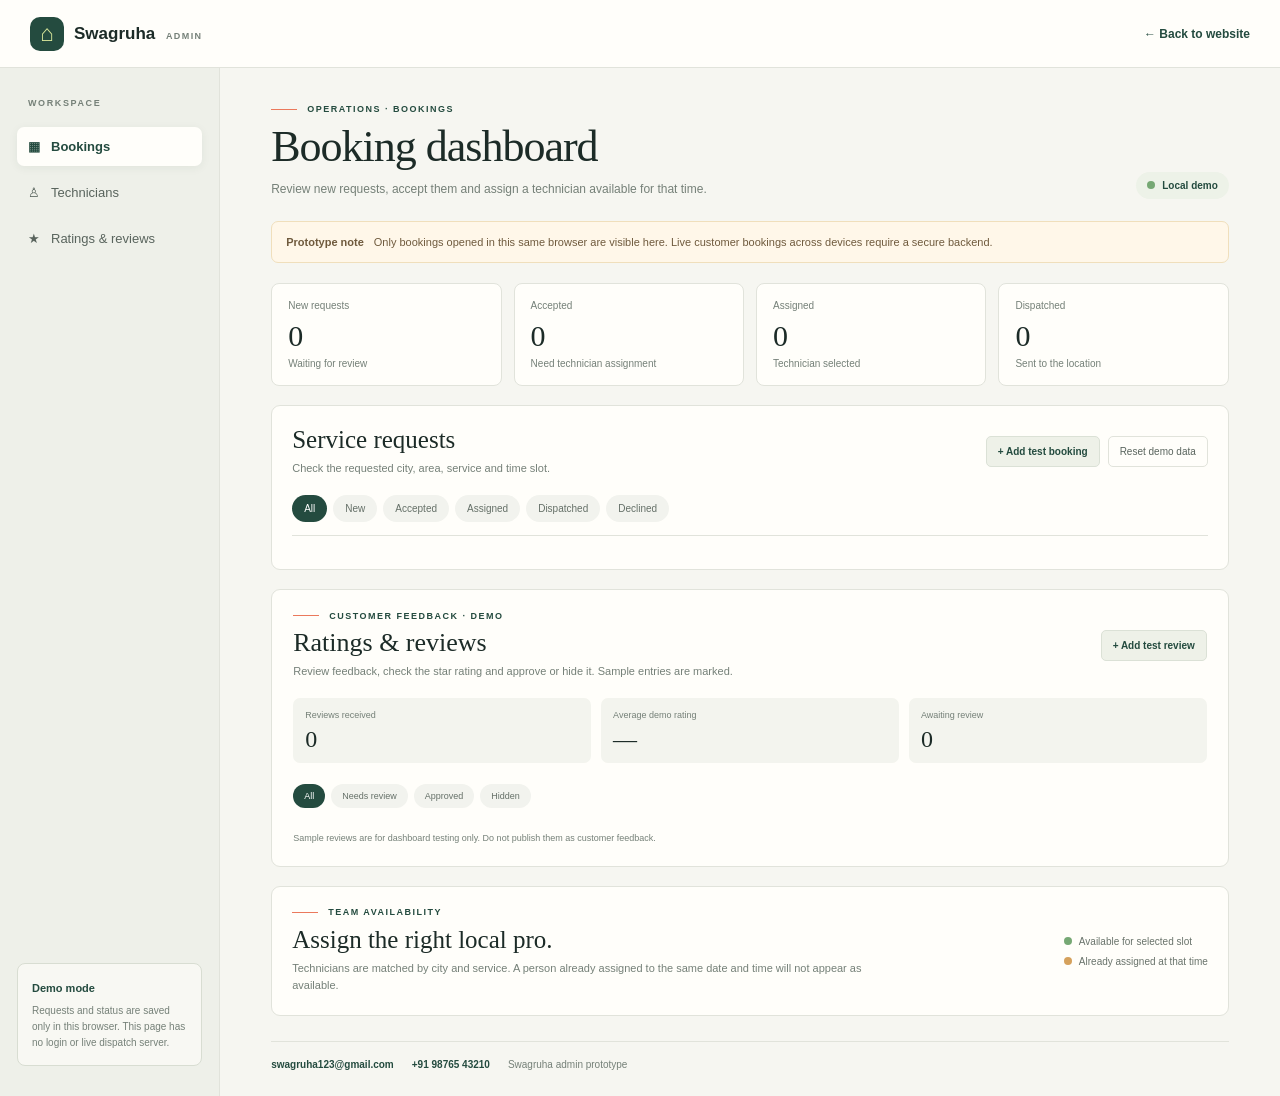
==== admin.html @ 277971a8 "Add files via upload" ====
<!doctype html>
<html lang="en">
<head>
<meta charset="utf-8"><meta name="viewport" content="width=device-width,initial-scale=1"><meta name="theme-color" content="#f7f5ef">
<title>Swagruha Admin · Booking dashboard</title><link rel="stylesheet" href="styles.css?v=10"><link rel="stylesheet" href="admin.css?v=3"><script src="admin.js?v=3" defer></script>
</head>
<body class="admin-page">
<header class="admin-top"><a class="admin-brand" href="index.html"><span class="brand-mark">⌂</span><span>Swagruha <small>ADMIN</small></span></a><a class="back-site" href="index.html">← Back to website</a></header>
<div class="admin-shell"><aside class="admin-sidebar"><div class="sidebar-label">WORKSPACE</div><a class="side-link active" href="#dashboard">▦ <span>Bookings</span></a><a class="side-link" href="#technicians">♙ <span>Technicians</span></a><a class="side-link" href="#reviews">★ <span>Ratings &amp; reviews</span></a><div class="sidebar-note"><b>Demo mode</b><p>Requests and status are saved only in this browser. This page has no login or live dispatch server.</p></div></aside>
<main class="admin-main" id="dashboard"><div class="admin-heading"><div><div class="eyebrow">Operations · bookings</div><h1>Booking dashboard</h1><p>Review new requests, accept them and assign a technician available for that time.</p></div><span class="demo-pill"><i></i> Local demo</span></div>
<div class="admin-alert"><b>Prototype note</b><span>Only bookings opened in this same browser are visible here. Live customer bookings across devices require a secure backend.</span></div>
<section class="admin-kpis" aria-label="Booking counts"><article><span>New requests</span><b id="kpiPending">0</b><small>Waiting for review</small></article><article><span>Accepted</span><b id="kpiAccepted">0</b><small>Need technician assignment</small></article><article><span>Assigned</span><b id="kpiAssigned">0</b><small>Technician selected</small></article><article><span>Dispatched</span><b id="kpiDispatched">0</b><small>Sent to the location</small></article></section>
<section class="booking-panel"><div class="panel-top"><div><h2>Service requests</h2><p>Check the requested city, area, service and time slot.</p></div><div class="panel-actions"><button id="addTestBooking" class="admin-button secondary" type="button">+ Add test booking</button><button id="resetDemo" class="quiet-button" type="button">Reset demo data</button></div></div><div class="filters" role="tablist" aria-label="Filter bookings"><button class="filter active" data-filter="all" type="button">All</button><button class="filter" data-filter="pending" type="button">New</button><button class="filter" data-filter="accepted" type="button">Accepted</button><button class="filter" data-filter="assigned" type="button">Assigned</button><button class="filter" data-filter="dispatched" type="button">Dispatched</button><button class="filter" data-filter="rejected" type="button">Declined</button></div><div id="bookingList" class="booking-list" aria-live="polite"></div></section>
<section class="review-admin-panel" id="reviews"><div class="review-panel-head"><div><div class="eyebrow">Customer feedback · demo</div><h2>Ratings &amp; reviews</h2><p>Review feedback, check the star rating and approve or hide it. Sample entries are marked.</p></div><button class="admin-button secondary" id="toggleReviewForm" type="button">+ Add test review</button></div><div class="review-summary"><div><span>Reviews received</span><b id="reviewCount">0</b></div><div><span>Average demo rating</span><b id="reviewAverage">—</b></div><div><span>Awaiting review</span><b id="reviewPendingCount">0</b></div></div><form class="test-review-form" id="testReviewForm" hidden><label>City<select id="testReviewCity" required><option>Visakhapatnam</option><option>Hyderabad</option><option>Brahmapur</option><option>Bhubaneswar</option><option>Indore</option><option>Guntur</option><option>Nashik</option><option>Mumbai</option><option>Bangalore</option><option>Chennai</option><option>Delhi</option><option>Vijayawada</option></select></label><label>Service<select id="testReviewService" required><option value="home_cleaning">Home cleaning</option><option value="plumbing">Plumbing</option><option value="painting">Painting</option><option value="electrician">Electrician</option><option value="cook">Cook</option><option value="ac_servicing">AC servicing</option><option value="car_bike_wash">Car &amp; bike wash</option><option value="dry_cleaning">Dry cleaning</option><option value="home_decor">Home decor</option></select></label><label>Rating<select id="testReviewRating" required><option value="5">5 stars</option><option value="4">4 stars</option><option value="3">3 stars</option><option value="2">2 stars</option><option value="1">1 star</option></select></label><label class="review-comment-label">Test review<textarea id="testReviewComment" rows="2" maxlength="240" required>Sample test review — not real customer feedback.</textarea></label><button class="admin-button" type="submit">Add sample review</button></form><div class="review-filters"><button class="review-filter active" data-review-filter="all" type="button">All</button><button class="review-filter" data-review-filter="pending" type="button">Needs review</button><button class="review-filter" data-review-filter="approved" type="button">Approved</button><button class="review-filter" data-review-filter="hidden" type="button">Hidden</button></div><div id="reviewList" class="review-list-admin" aria-live="polite"></div><p class="review-data-note">Sample reviews are for dashboard testing only. Do not publish them as customer feedback.</p></section>
<section class="tech-panel" id="technicians"><div><div class="eyebrow">Team availability</div><h2>Assign the right local pro.</h2><p>Technicians are matched by city and service. A person already assigned to the same date and time will not appear as available.</p></div><div class="availability-key"><span><i class="available-dot"></i>Available for selected slot</span><span><i class="busy-dot"></i>Already assigned at that time</span></div></section>
<footer class="admin-footer"><a href="mailto:swagruha123@gmail.com">swagruha123@gmail.com</a><a href="tel:+919876543210">+91 98765 43210</a><span>Swagruha admin prototype</span></footer>
</main></div><div id="toast" class="admin-toast" role="status" aria-live="polite"></div>
</body></html>
---- styles.css ----
:root{--paper:#f7f5ef;--ink:#1c2b27;--muted:#68716b;--green:#244b3f;--lime:#d8e69a;--coral:#eb795c;--line:#dddcd3;--white:#fffefa;--serif:Georgia,'Times New Roman',serif;--sans:Arial,Helvetica,sans-serif}*{box-sizing:border-box}html{scroll-behavior:smooth}body{margin:0;background:var(--paper);color:var(--ink);font-family:var(--sans);-webkit-font-smoothing:antialiased}a{color:inherit;text-decoration:none}.wrap{width:min(1200px,calc(100% - 64px));margin:auto}.topbar{height:76px;display:flex;align-items:center;justify-content:space-between;border-bottom:1px solid rgba(28,43,39,.12)}.brand{display:flex;align-items:center;gap:11px;font-size:20px;font-weight:700;letter-spacing:-.7px}.brand-mark{width:34px;height:34px;border-radius:11px;background:var(--green);display:grid;place-items:center;color:var(--lime)}.brand-mark svg{width:20px}.nav{display:flex;align-items:center;gap:36px;font-size:13px;color:#48544e}.nav a:hover{color:var(--coral)}.nav-cta,.button{background:var(--green);color:white;padding:13px 19px;border-radius:7px;font-size:13px;font-weight:700;transition:transform .2s,background .2s}.nav-cta:hover,.button:hover{background:#18382f;transform:translateY(-2px)}.menu{display:none;border:0;background:none;font-size:24px;color:var(--ink)}.hero{padding:72px 0 82px;display:grid;grid-template-columns:1fr 1fr;gap:48px;align-items:center;min-height:620px}.eyebrow{display:flex;align-items:center;gap:10px;color:var(--green);font-size:11px;font-weight:700;letter-spacing:1.5px;text-transform:uppercase}.eyebrow:before{content:'';width:26px;height:1px;background:var(--coral)}h1,h2,h3,p{margin-top:0}h1{font:normal clamp(52px,6.3vw,82px)/.99 var(--serif);letter-spacing:-3.6px;margin:23px 0 22px;max-width:630px}h1 em{color:var(--coral);font-weight:400}.hero-copy{max-width:480px;color:#606a63;font-size:16px;line-height:1.8;margin-bottom:29px}.actions{display:flex;align-items:center;gap:22px}.text-link{font-size:13px;font-weight:700;border-bottom:1px solid #9caaa0;padding:10px 0}.text-link:hover{color:var(--coral)}.city-note{margin-top:34px;color:#80877f;font-size:11px;letter-spacing:.2px}.city-note b{color:#4b5951}.hero-art{position:relative;min-height:442px;background:var(--green);border-radius:10px 110px 10px 10px;overflow:hidden;display:flex;align-items:center;justify-content:center}.hero-art:before{content:'';position:absolute;width:320px;height:320px;border:1px solid rgba(242,242,216,.18);border-radius:50%;top:-92px;right:-62px}.hero-art:after{content:'';position:absolute;width:210px;height:210px;border:1px solid rgba(242,242,216,.16);border-radius:50%;bottom:-118px;left:-28px}.art-label{position:absolute;left:27px;top:26px;color:#d7e1d8;font-size:10px;letter-spacing:1.4px;text-transform:uppercase}.house{position:relative;z-index:1;width:min(84%,430px);filter:drop-shadow(0 22px 30px rgba(0,0,0,.12))}.float-card{position:absolute;z-index:2;background:var(--white);box-shadow:0 12px 32px #13251f30;padding:14px 17px;border-radius:8px;font-size:11px}.float-card strong{display:block;font-size:13px;margin-top:5px}.float-card.one{left:17px;bottom:51px}.float-card.two{right:18px;top:93px}.stars{color:#c7793d;letter-spacing:1px}.art-caption{position:absolute;bottom:19px;right:25px;color:#d7e1d8;font-size:10px;z-index:2}.trust-strip{border-top:1px solid var(--line);border-bottom:1px solid var(--line);padding:20px 0;display:flex;align-items:center;justify-content:space-between;gap:16px}.trust-label{font-size:10px;letter-spacing:1.3px;text-transform:uppercase;color:#858b82}.trust-pill{font:normal 15px var(--serif);color:#46544c}.section{padding:104px 0}.section-head{display:flex;justify-content:space-between;align-items:end;gap:35px;margin-bottom:42px}.section-head h2,.story h2,.provider h2{font:normal clamp(38px,4.5vw,57px)/1.04 var(--serif);letter-spacing:-1.8px;max-width:560px;margin:15px 0 0}.section-head p{max-width:340px;color:var(--muted);font-size:14px;line-height:1.75;margin-bottom:3px}.service-grid{display:grid;grid-template-columns:repeat(5,1fr);gap:13px}.service{min-height:205px;background:var(--white);border:1px solid #ecebe5;border-radius:8px;padding:21px;display:flex;flex-direction:column;justify-content:space-between;transition:transform .2s,border-color .2s}.service:hover{transform:translateY(-4px);border-color:#c2cabe}.icon{width:42px;height:42px;display:grid;place-items:center;border-radius:50%;background:#edf1e5;color:var(--green)}.icon svg{width:21px;height:21px}.service h3{font:normal 21px var(--serif);margin:27px 0 7px}.service p{font-size:11px;color:#798078;margin:0}.service .arrow{align-self:flex-end;color:var(--coral);font-size:20px}.split{background:#eeeee5}.story{display:grid;grid-template-columns:.85fr 1.15fr;gap:90px;align-items:center}.story-visual{height:425px;border-radius:10px;background:#e2e8d6;position:relative;overflow:hidden;display:grid;place-items:center}.story-visual .sun{position:absolute;right:43px;top:43px;width:84px;height:84px;border-radius:50%;background:#efad74}.story-visual .arch{position:absolute;width:64%;height:80%;bottom:-6%;left:18%;border-radius:50% 50% 0 0;background:#c4d0b3}.story-visual .arch:before{content:'';position:absolute;width:54%;height:66%;bottom:0;left:23%;border-radius:50% 50% 0 0;background:#f7f5ef}.story-visual .line-house{position:absolute;z-index:2;width:47%;bottom:25%;left:27%;color:var(--green)}.visual-tag{position:absolute;z-index:3;left:22px;top:22px;background:#fffefa;padding:11px 14px;border-radius:5px;font-size:10px;letter-spacing:.7px;text-transform:uppercase}.story-copy p{color:var(--muted);font-size:14px;line-height:1.8;max-width:520px}.benefits{display:grid;grid-template-columns:1fr 1fr;gap:22px 26px;margin-top:28px}.benefit{border-top:1px solid #d3d7cb;padding-top:14px}.benefit b{font:normal 18px var(--serif);display:block;margin-bottom:6px}.benefit span{font-size:11px;line-height:1.6;color:#6f786f}.cities{padding:72px 0;display:flex;align-items:center;justify-content:space-between;gap:30px}.cities h2{font:normal 27px var(--serif);margin:0}.city-list{display:flex;gap:10px;flex-wrap:wrap}.city{border:1px solid #cfd3c9;border-radius:30px;padding:11px 16px;font-size:11px;color:#5a665f}.provider{background:var(--green);color:var(--white);padding:75px 0;border-radius:10px;position:relative;overflow:hidden}.provider:after{content:'';position:absolute;right:-120px;top:-190px;border:1px solid #ffffff22;width:460px;height:460px;border-radius:50%;box-shadow:0 0 0 55px #ffffff0b,0 0 0 110px #ffffff08}.provider-inner{position:relative;z-index:1;display:flex;justify-content:space-between;gap:50px;align-items:center}.provider .eyebrow{color:var(--lime)}.provider h2{max-width:610px}.provider p{color:#d1ddd4;font-size:13px;line-height:1.8;max-width:480px;margin:20px 0 0}.provider .button{background:var(--lime);color:var(--green);white-space:nowrap}.provider .button:hover{background:#e5efb8}.steps{display:grid;grid-template-columns:repeat(3,1fr);gap:34px;margin-top:42px}.step{border-top:1px solid #ffffff3b;padding-top:18px}.step .num{font:normal 14px var(--serif);color:var(--lime)}.step h3{font:normal 23px var(--serif);margin:12px 0}.step p{font-size:11px;color:#c6d4c9;line-height:1.75;margin:0}.footer{padding:36px 0 24px;margin-top:42px;border-top:1px solid var(--line);display:flex;justify-content:space-between;gap:30px;align-items:center}.footer-note{font-size:10px;color:#7c847c}.footer-links{display:flex;gap:22px;font-size:10px;color:#56625b}.footer-links a:hover{color:var(--coral)}.disclaimer{border-top:1px solid var(--line);padding:15px 0 24px;color:#8b9088;font-size:9px;line-height:1.5}
@media(max-width:900px){.hero{gap:24px;min-height:0}.hero-art{min-height:370px}.service-grid{grid-template-columns:repeat(3,1fr)}.story{gap:45px}.cities{padding:55px 0}.city-grid{grid-template-columns:repeat(2,1fr)}.city-card{min-height:145px}.provider-inner{align-items:flex-start;flex-direction:column;gap:23px}}
@media(max-width:640px){.wrap{width:min(100% - 36px,520px)}.topbar{height:65px}.menu{display:block}.nav{display:none;position:absolute;z-index:10;top:64px;left:0;right:0;background:var(--paper);padding:22px 20px 26px;border-bottom:1px solid var(--line);flex-direction:column;gap:21px;align-items:stretch}.nav.open{display:flex}.nav-cta{text-align:center}.hero{grid-template-columns:1fr;padding:57px 0 54px;gap:38px}.hero h1{font-size:58px;letter-spacing:-2.7px}.hero-copy{font-size:14px}.hero-art{min-height:340px;border-top-right-radius:84px}.house{width:83%}.float-card.one{left:12px;bottom:37px}.float-card.two{right:12px;top:77px}.trust-strip{justify-content:flex-start;flex-wrap:wrap;padding:18px 0}.trust-label{width:100%;margin-bottom:5px}.trust-pill{font-size:13px;margin-right:10px}.section{padding:72px 0}.section-head{display:block;margin-bottom:27px}.section-head p{margin:18px 0 0}.service-grid{grid-template-columns:repeat(2,1fr);gap:10px}.service{min-height:177px;padding:16px}.service h3{font-size:19px;margin:22px 0 7px}.story{grid-template-columns:1fr;gap:30px}.story-visual{height:320px}.story h2,.provider h2,.section-head h2{font-size:42px}.benefits{gap:18px 15px}.cities{padding:55px 0}.provider{padding:55px 0}.roadmap{padding:62px 0}.roadmap-head{display:block}.roadmap-head p{margin-top:17px}.roadmap-grid{grid-template-columns:1fr;gap:10px}.roadmap-card{min-height:0;padding:18px}.roadmap-card h3{margin:13px 0 8px}.model-row{grid-template-columns:1fr;gap:22px;margin-top:40px}.model-list{grid-template-columns:1fr;gap:16px}.steps{grid-template-columns:1fr;gap:24px}.step{padding-top:14px}.footer{align-items:flex-start;flex-direction:column;margin-top:28px}.footer-links{flex-wrap:wrap;gap:15px}.actions{gap:15px}.button{padding:13px 15px}}
@media(prefers-reduced-motion:reduce){html{scroll-behavior:auto}*,*:before,*:after{transition:none!important}}
.roadmap{padding:83px 0 92px;background:#e9ece2;border-top:1px solid #dfe2d8;border-bottom:1px solid #dfe2d8}.roadmap-head{display:flex;justify-content:space-between;align-items:end;gap:30px;margin-bottom:38px}.roadmap-head h2{font:normal clamp(38px,4.5vw,56px)/1.04 var(--serif);letter-spacing:-1.8px;margin:14px 0 0}.roadmap-head p{font-size:12px;color:#737d73;max-width:300px;line-height:1.7;margin:0 0 3px}.roadmap-grid{display:grid;grid-template-columns:repeat(3,1fr);gap:13px}.roadmap-card{background:var(--white);border:1px solid #e1e3da;border-radius:8px;padding:22px 23px;min-height:208px}.roadmap-card .phase{font-size:10px;letter-spacing:1px;text-transform:uppercase;color:#73806f}.roadmap-card h3{font:normal 24px var(--serif);margin:18px 0 10px}.roadmap-card p{font-size:12px;line-height:1.7;color:#6f786f;margin:0}.roadmap-card .goal{display:block;color:var(--green);font-size:11px;font-weight:700;margin-top:17px}.model-row{margin-top:55px;display:grid;grid-template-columns:.8fr 1.2fr;gap:54px;align-items:start}.model-row h3{font:normal 31px/1.08 var(--serif);letter-spacing:-.7px;margin:12px 0}.model-row>div:first-child p{font-size:12px;line-height:1.7;color:#737d73;max-width:300px}.model-list{display:grid;grid-template-columns:repeat(3,1fr);gap:17px}.model-item{border-top:1px solid #c7cdc1;padding-top:14px}.model-item b{font:normal 17px var(--serif);display:block;margin-bottom:7px}.model-item span{font-size:10px;line-height:1.65;color:#737d73}.roadmap-note{font-size:9px;color:#879087;margin-top:19px;line-height:1.6}
.cities{display:block;padding:78px 0 73px}.cities-intro{display:flex;flex-direction:column;align-items:flex-start;max-width:610px;margin-bottom:29px}.cities-intro h2{font:normal clamp(38px,4.5vw,56px)/1.04 var(--serif);letter-spacing:-1.8px;margin:14px 0 13px}.cities-intro p{max-width:450px;font-size:13px;line-height:1.7;color:#717a72;margin:0}.city-grid{display:grid;grid-template-columns:repeat(4,1fr);gap:12px}.city-card{position:relative;overflow:hidden;min-height:166px;background:#eeeee5;border:1px solid #e3e3d9;border-radius:8px;padding:18px 19px;display:flex;flex-direction:column;align-items:flex-start;justify-content:space-between}.city-card:nth-child(2){background:#e6ece2}.city-card:nth-child(3){background:#f1e9df}.city-card:nth-child(4){background:#e9e9df}.city-index{font-size:9px;letter-spacing:1px;color:#738075}.city-name{font:normal 29px var(--serif);letter-spacing:-.4px;z-index:1}.city-mark{position:absolute;right:15px;top:34px;font-size:17px;color:#244b3f;opacity:.16}.city-line{position:absolute;width:75px;height:75px;border:1px solid #244b3f;opacity:.15;border-radius:50%;right:-18px;bottom:-29px;box-shadow:0 0 0 12px transparent,0 0 0 13px #244b3f}.cities-note{font-size:9px;color:#858c84;margin:13px 0 0}
.language-switch{display:flex;align-items:center;gap:2px;background:#eceee7;border-radius:7px;padding:3px}.language-switch button{font:700 10px var(--sans);border:0;border-radius:5px;background:transparent;color:#657168;padding:8px 9px;cursor:pointer}.language-switch button[aria-pressed="true"]{background:var(--white);color:var(--green);box-shadow:0 1px 4px #1c2b2718}.language-switch button:focus-visible{outline:2px solid var(--coral);outline-offset:2px}@media(max-width:640px){.language-switch{margin-left:auto;margin-right:12px}.language-switch button{padding:8px 7px;font-size:9px}}
.reveal{opacity:0;transform:translateY(18px);transition:opacity .7s ease,transform .7s cubic-bezier(.2,.65,.25,1);transition-delay:var(--reveal-delay,0ms)}.reveal.is-visible{opacity:1;transform:translateY(0)}.float-card.one{animation:gentle-float 5.2s ease-in-out infinite}.float-card.two{animation:gentle-float 5.2s ease-in-out -2.6s infinite}@keyframes gentle-float{0%,100%{transform:translateY(0)}50%{transform:translateY(-6px)}}@media(prefers-reduced-motion:reduce){.reveal{opacity:1;transform:none;transition:none}.float-card.one,.float-card.two{animation:none}}
.service{cursor:pointer}.service:focus-visible{outline:2px solid var(--coral);outline-offset:3px}.service-dialog{position:fixed;width:min(520px,calc(100% - 32px));max-height:min(82vh,720px);overflow:auto;border:1px solid #e4e3db;border-radius:11px;background:var(--white);padding:32px;color:var(--ink);box-shadow:0 24px 80px #14231e55}.service-dialog[open]{animation:dialog-enter .22s ease-out}.service-dialog::backdrop{background:#14231e99;backdrop-filter:blur(3px)}.service-dialog h2{font:normal clamp(32px,6vw,44px)/1.05 var(--serif);letter-spacing:-1px;margin:12px 34px 14px 0}.service-dialog-intro{font-size:14px;line-height:1.75;color:#68716b;margin:0 0 17px}.service-dialog ul{padding-left:20px;margin:0 0 20px}.service-dialog li{padding:5px 0 5px 3px;font-size:13px;line-height:1.55;color:#38463f}.service-dialog li::marker{color:var(--coral)}.service-dialog-note{font-size:10px;line-height:1.6;color:#858c84;border-top:1px solid var(--line);padding-top:14px;margin:0 0 20px}.dialog-close{position:absolute;right:17px;top:14px;border:0;background:#edf1e5;width:34px;height:34px;border-radius:50%;font-size:23px;line-height:1;color:var(--green);cursor:pointer}.dialog-close:hover{background:#dfe8d4}.service-dialog .button{border:0;cursor:pointer}@keyframes dialog-enter{from{opacity:0;transform:translateY(8px) scale(.99)}to{opacity:1;transform:translateY(0) scale(1)}}@media(prefers-reduced-motion:reduce){.service-dialog[open]{animation:none}}

.booking-section{background:#efefe7;padding:84px 0}.booking-layout{display:grid;grid-template-columns:.85fr 1.15fr;gap:70px;align-items:start}.booking-intro h2{font:normal clamp(40px,4.5vw,58px)/1.03 var(--serif);letter-spacing:-1.8px;margin:15px 0}.booking-intro>p{font-size:14px;line-height:1.8;color:#667068;max-width:410px}.booking-points{display:grid;gap:12px;margin-top:26px}.booking-points span{font-size:11px;color:#526158;border-bottom:1px solid #d5d9ce;padding-bottom:10px}.booking-form{background:var(--white);padding:28px;border:1px solid #e1e1d9;border-radius:9px;display:grid;grid-template-columns:1fr 1fr;gap:10px 14px}.booking-form h3{grid-column:1/-1;font:normal 25px var(--serif);margin:0 0 8px}.booking-form label,.provider-form label{font-size:10px;font-weight:700;color:#526057}.booking-form select,.booking-form input,.provider-form select,.provider-form input{width:100%;min-height:42px;border:1px solid #d9ddd4;border-radius:5px;background:#fffefa;padding:9px 10px;font:12px var(--sans);color:var(--ink)}.booking-form label{align-self:end}.booking-form select,.booking-form input{grid-column:span 1}.booking-form button,.booking-form .booking-note{grid-column:1/-1}.booking-form button{justify-self:start;margin-top:6px}.booking-note{font-size:9px;line-height:1.6;color:#8a9088;margin:2px 0 0}.provider-apply{margin-top:34px;padding:26px;border:1px solid #ffffff33;background:#ffffff0c;border-radius:8px;display:grid;grid-template-columns:.8fr 1.2fr;gap:34px}.provider-apply .eyebrow{color:var(--lime)}.provider-apply h3{font:normal 27px/1.1 var(--serif);margin:12px 0}.provider-apply>div>p{font-size:11px;line-height:1.65;color:#cad6cd}.provider-form{display:grid;grid-template-columns:1fr 1fr;gap:9px 12px}.provider-form label{color:#e0e9e1;align-self:end}.provider-form select,.provider-form input{background:#fdfdf8}.provider-form button,.provider-form-note,.form-status{grid-column:1/-1}.provider-form button{justify-self:start;margin-top:5px}.provider-form-note{font-size:9px;line-height:1.6;color:#c3d0c6;margin:2px 0}.form-status{font-size:11px;line-height:1.6;color:#244b3f;margin:0}.provider-form .form-status{color:var(--lime)}.workflow-dialog{position:fixed;width:min(520px,calc(100% - 32px));max-height:min(82vh,720px);overflow:auto;border:1px solid #e4e3db;border-radius:11px;background:var(--white);padding:32px;color:var(--ink);box-shadow:0 24px 80px #14231e55}.workflow-dialog[open]{animation:dialog-enter .22s ease-out}.workflow-dialog::backdrop{background:#14231e99;backdrop-filter:blur(3px)}.workflow-dialog h2{font:normal clamp(30px,6vw,42px)/1.05 var(--serif);letter-spacing:-1px;margin:12px 34px 18px 0}.review-list{padding-left:19px;margin:0 0 20px}.review-list li{padding:5px 0;font-size:13px}.payment-choice{border:1px solid var(--line);border-radius:7px;padding:14px;margin:0 0 16px}.payment-choice legend{font-size:11px;font-weight:700;padding:0 5px}.payment-choice label{display:flex;align-items:center;gap:7px;font-size:11px;margin:8px 0}.payment-choice label span{color:#818a82;font-size:9px;margin-left:auto}.workflow-warning{font-size:10px;line-height:1.6;color:#856346;background:#f7f0e7;padding:12px;border-radius:5px}.workflow-dialog .form-status{margin:7px 0 13px}.booking-form select:focus,.booking-form input:focus,.provider-form select:focus,.provider-form input:focus{outline:2px solid #9eb69e;outline-offset:1px}@media(max-width:900px){.booking-layout{gap:34px}.provider-apply{grid-template-columns:1fr;gap:12px}}@media(max-width:640px){.booking-form{grid-template-columns:1fr}.booking-form h3,.booking-form label,.booking-form select,.booking-form input,.booking-form button,.booking-form .booking-note{grid-column:1/-1}.booking-section{padding:62px 0}.booking-layout{grid-template-columns:1fr;gap:27px}.booking-form{padding:19px;gap:9px 10px}.booking-form h3{font-size:23px}.provider-apply{padding:19px;margin-top:26px}.provider-form{grid-template-columns:1fr}.provider-form label,.provider-form select,.provider-form input{grid-column:1/-1}.workflow-dialog{padding:25px 21px}.payment-choice label{align-items:flex-start;flex-wrap:wrap}.payment-choice label span{margin-left:25px;width:100%}}
.city-card{cursor:pointer;transition:transform .18s,border-color .18s,box-shadow .18s;scroll-margin-top:24px}.city-card:hover{transform:translateY(-3px);border-color:#a9b7a8;box-shadow:0 8px 20px #244b3f14}.city-card:focus-visible{outline:2px solid var(--coral);outline-offset:3px}.city-card.selected{border-color:var(--green);box-shadow:inset 0 0 0 1px var(--green)}.city-choice-message{grid-column:1/-1;min-height:0;margin:-2px 0 3px;color:var(--green);font-size:10px;line-height:1.5}.booking-form #bookingPin{letter-spacing:1px}
.city-card::after{content:"↗";position:absolute;z-index:2;right:14px;bottom:13px;color:var(--coral);font-size:19px;line-height:1}.city-card.selected::after{content:"✓";font-size:15px}
.booking-request-dialog{width:min(720px,calc(100% - 32px))}.booking-request-dialog .booking-form{margin-top:14px}.booking-dialog-copy{font-size:12px;line-height:1.6;color:var(--muted);margin:0}.booking-request-dialog .booking-form{grid-template-columns:1fr 1fr}@media(max-width:640px){.booking-request-dialog .booking-form{grid-template-columns:1fr}}
.provider-onboard{background:#efefe7;padding:70px 0 78px}.provider-onboard .provider-apply{width:min(1100px,calc(100% - 64px));margin:0 auto;padding:34px 38px;background:var(--white);border:1px solid #e0e1d8;grid-template-columns:.85fr 1.15fr;gap:44px;color:var(--ink)}.provider-onboard .provider-apply .eyebrow{color:var(--green)}.provider-onboard .provider-apply h3{color:var(--ink);font-size:32px;max-width:340px}.provider-onboard .provider-apply>div>p{color:#6f786f;font-size:13px;max-width:320px}.provider-onboard .provider-form label{color:#526057}.provider-onboard .provider-form-note{color:#818a82}.provider-onboard .provider-form .form-status{color:var(--green)}.provider-onboard .provider-form .button{background:var(--green);color:white}.provider-onboard .provider-form .button:hover{background:#18382f}@media(max-width:900px){.provider-onboard .provider-apply{width:calc(100% - 48px);gap:28px}}@media(max-width:640px){.provider-onboard{padding:52px 0}.provider-onboard .provider-apply{width:calc(100% - 36px);padding:22px;grid-template-columns:1fr;gap:14px}.provider-onboard .provider-apply h3{font-size:28px}}
@media(max-width:480px){.wrap{width:calc(100% - 28px)}.topbar{height:61px}.brand{font-size:18px;gap:8px}.brand-mark{width:31px;height:31px}.language-switch{margin-right:8px}.language-switch button{padding:7px 5px;font-size:8px}.menu{font-size:21px}.hero{padding:47px 0 43px;gap:30px}.hero h1{font-size:clamp(45px,13vw,56px);letter-spacing:-2.4px}.hero-copy{font-size:13px;line-height:1.7}.hero-art{min-height:285px}.float-card{padding:11px 12px}.float-card.one{bottom:29px}.float-card.two{top:65px}.trust-strip{gap:10px}.trust-pill{font-size:12px}.section{padding:61px 0}.section-head h2,.story h2,.provider h2{font-size:37px}.service-grid{gap:8px}.service{min-height:156px;padding:13px}.service h3{font-size:17px;margin:18px 0 6px}.service p{font-size:10px;line-height:1.45}.service .icon{width:36px;height:36px}.story-visual{height:275px}.benefit b{font-size:16px}.benefit span{font-size:10px}.city-grid{gap:8px}.city-card{min-height:128px;padding:13px 12px}.city-index{font-size:7px;letter-spacing:.7px}.city-name{font-size:clamp(19px,5.8vw,24px);overflow-wrap:anywhere}.city-mark{right:10px;top:28px;font-size:12px}.city-card::after{right:10px;bottom:9px;font-size:16px}.roadmap{padding:54px 0}.roadmap-head h2{font-size:39px}.roadmap-card{padding:16px}.model-row h3{font-size:28px}.provider{padding:48px 0}.steps{gap:20px}.step h3{font-size:21px}.provider-onboard{padding:43px 0}.provider-onboard .provider-apply{width:calc(100% - 28px);padding:18px;gap:12px}.provider-onboard .provider-apply h3{font-size:26px}.booking-request-dialog{width:calc(100% - 20px);max-height:90vh;padding:21px 16px}.booking-request-dialog .booking-form{padding:16px;gap:8px}.booking-form select,.booking-form input,.provider-form select,.provider-form input{min-height:44px}.booking-request-dialog .button,.provider-form .button{width:100%;justify-content:center}.workflow-dialog{width:calc(100% - 20px);max-height:90vh;padding:21px 16px}.payment-choice{padding:11px}.footer{padding-top:28px}.footer-links{gap:12px;font-size:9px}.disclaimer{font-size:8px}}
.brand-intro{position:fixed;inset:0;z-index:9999;display:grid;place-items:center;overflow:hidden;background:#244b3f;color:#f7f5ef;opacity:1;transition:opacity .4s ease}.brand-intro.is-leaving{opacity:0;pointer-events:none}.intro-center{position:relative;z-index:2;display:flex;flex-direction:column;align-items:center;text-align:center}.intro-house{width:clamp(74px,13vw,112px);height:auto;overflow:visible}.intro-house path{stroke:#d8e69a;stroke-width:2.3;stroke-linecap:round;stroke-linejoin:round}.intro-roof{stroke-dasharray:150;stroke-dashoffset:150;animation:intro-draw 1s .12s ease forwards}.intro-home{stroke-dasharray:210;stroke-dashoffset:210;animation:intro-draw 1.1s .45s ease forwards}.intro-window{opacity:0;animation:intro-fade .45s 1.35s ease forwards}.intro-wordmark{font:normal clamp(43px,8vw,68px)/1 var(--serif);letter-spacing:-2px;margin-top:13px;opacity:0;transform:translateY(12px);animation:intro-word .65s .95s cubic-bezier(.2,.65,.25,1) forwards}.intro-tagline{font-size:11px;letter-spacing:2.1px;text-transform:uppercase;color:#d8e69a;margin-top:14px;opacity:0;animation:intro-fade .6s 1.65s ease forwards}.intro-rule{width:0;height:1px;background:#eb795c;margin-top:22px;animation:intro-rule .65s 2.05s ease forwards}.intro-orbit{position:absolute;border:1px solid #ffffff14;border-radius:50%;pointer-events:none}.intro-orbit-one{width:min(68vw,590px);aspect-ratio:1;right:-12%;top:-35%;animation:intro-orbit-in 1s ease-out both}.intro-orbit-two{width:min(48vw,390px);aspect-ratio:1;left:-15%;bottom:-40%;animation:intro-orbit-in 1.3s .1s ease-out both}.intro-skip{position:absolute;z-index:3;right:max(24px,env(safe-area-inset-right));bottom:max(22px,env(safe-area-inset-bottom));border:1px solid #ffffff5c;border-radius:30px;background:#ffffff0d;color:#f7f5ef;padding:10px 16px;font:11px var(--sans);cursor:pointer;transition:background .2s,border-color .2s}.intro-skip:hover{background:#ffffff1a;border-color:#ffffffaa}.intro-skip:focus-visible{outline:2px solid #d8e69a;outline-offset:3px}body.intro-active{overflow:hidden}@keyframes intro-draw{to{stroke-dashoffset:0}}@keyframes intro-fade{to{opacity:1}}@keyframes intro-word{to{opacity:1;transform:translateY(0)}}@keyframes intro-rule{to{width:84px}}@keyframes intro-orbit-in{from{opacity:0;transform:scale(.88)}to{opacity:1;transform:scale(1)}}@media(max-width:480px){.intro-tagline{font-size:9px;letter-spacing:1.6px}.intro-skip{right:18px;bottom:18px}}@media(prefers-reduced-motion:reduce){.brand-intro,.intro-house path,.intro-window,.intro-wordmark,.intro-tagline,.intro-rule,.intro-orbit{animation:none!important;transition:none!important}.brand-intro{display:none!important}}

.brand-intro{display:flex;align-items:center;justify-content:center;width:100vw;height:100vh;height:100dvh;min-height:100svh;padding:24px}.intro-center{position:absolute;left:50%;top:50%;width:min(90vw,500px);margin:0;transform:translate(-50%,-50%)}.intro-wordmark{font-size:clamp(42px,12vw,68px)}@media(max-width:640px){.brand-intro{padding:20px}.intro-house{width:clamp(78px,24vw,108px)}.intro-tagline{font-size:9px;letter-spacing:1.6px}.intro-orbit-one{width:90vw;right:-42%;top:-16%}.intro-orbit-two{width:72vw;left:-35%;bottom:-17%}}@media(prefers-reduced-motion:reduce){.brand-intro{display:flex!important}.intro-roof,.intro-home{stroke-dashoffset:0}.intro-window,.intro-wordmark,.intro-tagline{opacity:1;transform:none}.intro-rule{width:84px}}

.cities-intro p{max-width:520px;font-size:14px;line-height:1.75;color:#536159}.city-card{min-width:0;min-height:176px;padding:20px 21px;background:#f0f0e9;border-color:#d8ddd2}.city-index{font-size:10px;letter-spacing:.9px;color:#526158;line-height:1.35}.city-name{position:relative;z-index:2;max-width:100%;font-size:clamp(23px,2.2vw,30px);line-height:1.08;letter-spacing:-.35px;color:#1c2b27;overflow-wrap:break-word}.city-mark{z-index:0;opacity:.28;color:#244b3f;font-size:19px}.cities-note{font-size:12px;line-height:1.65;color:#526057;margin-top:17px;max-width:820px}.city-card::after{font-size:18px;opacity:.9}@media(max-width:640px){.city-card{min-height:146px;padding:16px 15px}.city-index{font-size:9px;letter-spacing:.7px}.city-name{font-size:clamp(18px,5vw,23px);line-height:1.08;max-width:calc(100% - 10px)}.city-mark{font-size:15px;opacity:.3}.cities-note{font-size:11px;line-height:1.65;margin-top:15px}.cities-intro p{font-size:13px;line-height:1.7}}@media(max-width:380px){.city-card{min-height:134px;padding:14px 11px}.city-index{font-size:8px;letter-spacing:.5px}.city-name{font-size:16px;letter-spacing:-.2px;max-width:100%}.city-mark{font-size:12px;right:8px}.city-card::after{font-size:15px;right:8px;bottom:8px}.cities-note{font-size:10px}}

html,body{width:100%;max-width:100%;overflow-x:hidden}body{overflow-x:clip}.wrap,.hero,.story,.booking-layout,.provider-inner,.steps,.provider-onboard,.provider-apply,.booking-form,.city-grid,.service-grid,.roadmap-grid,.model-list{min-width:0;max-width:100%}.city-grid,.service-grid,.roadmap-grid,.steps{grid-template-columns:repeat(2,minmax(0,1fr))}.city-card,.service,.roadmap-card,.step{min-width:0}.city-name{overflow-wrap:anywhere;word-break:normal}.brand-intro{width:auto;height:auto;min-height:0}@media(max-width:640px){.wrap{width:calc(100% - 32px)}.hero,.story,.booking-layout,.provider-inner,.provider-apply{min-width:0}.city-grid,.service-grid,.roadmap-grid,.steps{grid-template-columns:repeat(2,minmax(0,1fr))}.city-card{padding-inline:12px}.city-index{overflow-wrap:anywhere}}@media(max-width:380px){.city-grid,.service-grid,.roadmap-grid,.steps{grid-template-columns:minmax(0,1fr)}.city-card{min-height:124px}.city-name{font-size:22px;overflow-wrap:normal}.service{min-height:144px}.hero h1{font-size:44px}.language-switch{margin-right:6px}.language-switch button{padding:6px 4px;font-size:8px}}
@media(max-width:960px){.topbar{position:relative}.menu{display:block}.nav{display:none;position:absolute;z-index:30;top:calc(100% + 1px);left:0;right:0;background:var(--paper);padding:22px 20px 26px;border:1px solid var(--line);box-shadow:0 12px 24px #14231e12;flex-direction:column;gap:21px;align-items:stretch}.nav.open{display:flex}.nav-cta{text-align:center}}
.city-grid{grid-template-columns:repeat(4,minmax(0,1fr))}.service-grid{grid-template-columns:repeat(5,minmax(0,1fr))}.roadmap-grid,.steps{grid-template-columns:repeat(3,minmax(0,1fr))}.city-index{max-width:72%;overflow-wrap:anywhere}.city-mark{max-width:35%;text-align:right;line-height:1.2}@media(max-width:900px){.city-grid{grid-template-columns:repeat(2,minmax(0,1fr))}.service-grid{grid-template-columns:repeat(3,minmax(0,1fr))}}@media(max-width:640px){.city-grid{grid-template-columns:repeat(2,minmax(0,1fr))}.service-grid{grid-template-columns:repeat(2,minmax(0,1fr))}.roadmap-grid,.steps{grid-template-columns:minmax(0,1fr)}.model-list{grid-template-columns:minmax(0,1fr)}.city-card{min-height:135px}.city-name{font-size:clamp(22px,6vw,28px);max-width:calc(100% - 20px);overflow-wrap:normal}.city-index{max-width:65%}.city-mark{max-width:32%}}@media(max-width:380px){.service-grid{grid-template-columns:minmax(0,1fr)}.city-card{min-height:126px}.city-name{font-size:22px}}
/* Added trust, pricing, FAQ and contact modules */
.service-price{margin:0 0 17px;padding:13px 15px;border-radius:7px;background:#eef1e8;color:var(--green);font-size:13px;font-weight:700;line-height:1.5}.trust-details{padding:76px 0;background:#e9ede4}.extras-heading{max-width:620px;margin-bottom:30px}.extras-heading h2,.faq-heading h2{font:normal clamp(34px,4vw,48px)/1.05 var(--serif);letter-spacing:-1.2px;margin:13px 0}.extras-heading>p{font-size:14px;line-height:1.7;color:#667068;margin:0}.trust-detail-grid{display:grid;grid-template-columns:repeat(3,minmax(0,1fr));gap:15px}.trust-detail-card{min-width:0;background:#fffefa;border:1px solid #dfe2d8;border-radius:9px;padding:23px;display:flex;flex-direction:column}.detail-kicker{font-size:10px;font-weight:700;letter-spacing:1.3px;text-transform:uppercase;color:#748171}.trust-detail-card h3,.contact-strip h3{font:normal 24px/1.12 var(--serif);margin:12px 0 17px;color:var(--ink)}.booking-steps,.check-list{list-style:none;padding:0;margin:0;display:grid;gap:13px}.booking-steps li{display:grid;gap:4px;border-top:1px solid #e3e5dc;padding-top:11px}.booking-steps b{font-size:12px;color:var(--green)}.booking-steps span,.check-list li{font-size:12px;line-height:1.6;color:#69736b}.check-list li{position:relative;padding-left:22px}.check-list li::before{content:'✓';position:absolute;left:0;color:var(--green);font-weight:700}.detail-disclaimer{font-size:10px;line-height:1.55;color:#858c84;margin:auto 0 0;padding-top:18px}.reviews-empty{border:1px dashed #cbd2c5;border-radius:7px;padding:20px 16px;text-align:center;background:#f7f7f1}.review-stars{font-size:20px;letter-spacing:3px;color:#d28c62}.reviews-empty p{font-size:12px;line-height:1.65;color:#69736b;margin:10px 0 0}.faq-wrap{max-width:790px;margin:70px auto 0}.faq-heading{margin-bottom:20px}.faq-item{border-top:1px solid #cbd2c5;padding:17px 2px}.faq-item:last-child{border-bottom:1px solid #cbd2c5}.faq-item summary{font:normal 18px var(--serif);color:var(--ink);cursor:pointer;list-style:none;position:relative;padding-right:32px}.faq-item summary::-webkit-details-marker{display:none}.faq-item summary::after{content:'+';position:absolute;right:4px;top:-4px;font:normal 22px var(--sans);color:var(--coral)}.faq-item[open] summary::after{content:'−'}.faq-item p{font-size:12px;line-height:1.7;color:#68716b;margin:12px 30px 0 0}.contact-strip{margin-top:54px;border-radius:9px;background:var(--green);padding:25px 30px;color:white;display:flex;align-items:center;justify-content:space-between;gap:24px}.contact-strip .detail-kicker{color:#d8e69a}.contact-strip h3{color:white;margin:8px 0}.contact-strip p{font-size:12px;line-height:1.6;color:#d1ddd4;margin:0}.whatsapp-button{background:#d8e69a;color:#1d3d32;white-space:nowrap}.whatsapp-button:hover{background:#e7efbd}
@media(max-width:800px){.trust-detail-grid{grid-template-columns:repeat(2,minmax(0,1fr))}.reviews-card{grid-column:1/-1}}
@media(max-width:640px){.trust-details{padding:55px 0}.trust-detail-grid{grid-template-columns:minmax(0,1fr)}.reviews-card{grid-column:auto}.trust-detail-card{padding:20px}.faq-wrap{margin-top:48px}.faq-item summary{font-size:17px}.contact-strip{align-items:flex-start;flex-direction:column;padding:22px;margin-top:38px}.whatsapp-button{width:100%;justify-content:center}}

.status-track{list-style:none;padding:0;margin:0;display:grid;gap:0}.status-track li{position:relative;display:grid;gap:4px;padding:0 0 17px 24px;border-left:1px solid #cbd2c5;margin-left:8px}.status-track li:last-child{border-left-color:transparent;padding-bottom:0}.status-track li::before{content:"";position:absolute;left:-6px;top:2px;width:11px;height:11px;border-radius:50%;background:#d8e69a;border:2px solid #fffefa;box-shadow:0 0 0 1px #a9b7a8}.status-track b{font-size:12px;color:var(--green)}.status-track span{font-size:12px;line-height:1.6;color:#69736b}

@media(max-width:640px){.footer-links{flex-wrap:wrap;row-gap:12px}}

.contact-details{display:flex;flex-wrap:wrap;gap:10px 20px;margin-top:12px}.contact-details a{font-size:13px;font-weight:700;color:#fff;text-decoration:underline;text-underline-offset:3px}.contact-details a:hover{color:#d8e69a}

.top-contact-bar{background:#244b3f;color:#f8f7f1}.top-contact-inner{min-height:36px;display:flex;justify-content:flex-end;align-items:center;gap:24px}.top-contact-inner a{display:inline-flex;align-items:center;gap:7px;font:500 11px var(--sans);color:inherit;letter-spacing:.1px}.top-contact-inner a:hover{color:#d8e69a}.topbar{height:70px}
@media(max-width:640px){.top-contact-inner{width:calc(100% - 28px);min-height:34px;justify-content:center;gap:14px}.top-contact-inner a{font-size:10px;gap:5px}.topbar{height:61px}}@media(max-width:360px){.top-contact-inner{gap:9px}.top-contact-inner a{font-size:9px}}

.top-contact-inner{flex-wrap:wrap;padding-block:5px}.top-contact-inner .admin-shortcut{padding:5px 8px;border-radius:5px;background:#d8e69a;color:#1c3d32;font-weight:700}.top-contact-inner .admin-shortcut:hover{background:#e8f0bd;color:#1c3d32}
---- admin.css ----
:root{--admin-ink:#1c2b27;--admin-green:#244b3f;--admin-muted:#758078;--admin-line:#e1e3db;--admin-bg:#f6f6f1;--admin-coral:#ed7358}.admin-page{background:var(--admin-bg);min-height:100vh;color:var(--admin-ink);font-family:var(--sans)}.admin-top{height:68px;padding:0 30px;background:#fffefa;border-bottom:1px solid var(--admin-line);display:flex;align-items:center;justify-content:space-between}.admin-brand{display:flex;align-items:center;gap:10px;font-size:17px;font-weight:750}.admin-brand .brand-mark{width:34px;height:34px;display:grid;place-items:center;border-radius:10px;background:var(--admin-green);color:#d8e69a;font-size:23px}.admin-brand small{font-size:9px;letter-spacing:1.4px;color:var(--admin-muted);margin-left:6px}.back-site{font-size:12px;color:var(--admin-green);font-weight:700}.admin-shell{max-width:1440px;margin:auto;display:grid;grid-template-columns:220px minmax(0,1fr);min-height:calc(100vh - 68px)}.admin-sidebar{padding:30px 17px;background:#eef0e9;border-right:1px solid var(--admin-line);display:flex;flex-direction:column;gap:7px}.sidebar-label{padding:0 11px 12px;font-size:9px;font-weight:700;letter-spacing:1.6px;color:var(--admin-muted)}.side-link{padding:12px 11px;border-radius:7px;display:flex;gap:11px;align-items:center;font-size:13px;color:#59645d}.side-link.active{background:#fffefa;color:var(--admin-green);font-weight:700;box-shadow:0 2px 10px #233d3010}.sidebar-note{margin-top:auto;border:1px solid #d8ddd2;border-radius:8px;padding:14px;background:#f8f8f3}.sidebar-note b{font-size:11px;color:var(--admin-green)}.sidebar-note p{font-size:10px;line-height:1.6;color:var(--admin-muted);margin:7px 0 0}.admin-main{padding:36px clamp(20px,4vw,54px) 26px;min-width:0}.admin-heading{display:flex;justify-content:space-between;align-items:flex-end;gap:20px;margin-bottom:22px}.admin-heading .eyebrow{font-size:9px}.admin-heading h1{font:normal clamp(34px,4vw,44px)/1.04 var(--serif);letter-spacing:-1px;margin:10px 0}.admin-heading p{margin:0;color:var(--admin-muted);font-size:12px;line-height:1.6;max-width:620px}.demo-pill{white-space:nowrap;display:flex;align-items:center;gap:7px;background:#edf2e8;border-radius:30px;padding:8px 11px;color:var(--admin-green);font-size:10px;font-weight:700}.demo-pill i,.available-dot,.busy-dot{display:inline-block;width:8px;height:8px;border-radius:50%;background:#76a874}.admin-alert{display:flex;gap:10px;align-items:flex-start;background:#fff7e9;border:1px solid #f0dfbc;border-radius:7px;padding:12px 14px;margin-bottom:20px;font-size:11px;line-height:1.5;color:#6f5a3d}.admin-alert b{white-space:nowrap}.admin-kpis{display:grid;grid-template-columns:repeat(4,minmax(0,1fr));gap:12px;margin-bottom:19px}.admin-kpis article{background:#fffefa;border:1px solid var(--admin-line);border-radius:8px;padding:16px}.admin-kpis span,.admin-kpis small{display:block;color:var(--admin-muted);font-size:10px}.admin-kpis b{display:block;font:normal 30px/1 var(--serif);margin:10px 0 7px}.booking-panel,.tech-panel{background:#fffefa;border:1px solid var(--admin-line);border-radius:9px;padding:20px;margin-bottom:19px}.panel-top{display:flex;align-items:center;justify-content:space-between;gap:15px}.panel-top h2,.tech-panel h2{font:normal 25px/1.1 var(--serif);margin:0 0 6px}.panel-top p,.tech-panel p{font-size:11px;line-height:1.6;color:var(--admin-muted);margin:0}.quiet-button{border:1px solid var(--admin-line);background:#fffefa;border-radius:5px;padding:9px 11px;color:#59645d;font-size:10px;cursor:pointer}.quiet-button:hover{border-color:#aab8a9}.filters{display:flex;gap:6px;overflow:auto;padding:17px 0 13px;border-bottom:1px solid var(--admin-line)}.filter{flex:0 0 auto;border:0;border-radius:20px;padding:8px 12px;background:#f2f3ee;color:#657068;font-size:10px;cursor:pointer}.filter.active{background:var(--admin-green);color:#fff}.booking-list{display:grid;gap:11px;padding-top:13px}.booking-card{border:1px solid var(--admin-line);border-radius:8px;padding:16px;display:grid;grid-template-columns:minmax(0,1fr) auto;gap:12px;background:#fff}.booking-topline{display:flex;align-items:center;gap:9px;flex-wrap:wrap}.booking-id{font-size:9px;letter-spacing:.8px;color:var(--admin-muted);font-weight:700}.status-pill{border-radius:15px;padding:5px 8px;background:#f5efdf;color:#8a6833;font-size:9px;font-weight:700}.status-pill.accepted{background:#e9f0e5;color:#41623d}.status-pill.assigned,.status-pill.dispatched{background:#e7f1ef;color:#285e52}.status-pill.rejected{background:#f7e9e5;color:#9a4f41}.booking-card h3{font:normal 22px/1.1 var(--serif);margin:9px 0 7px}.booking-summary{font-size:11px;color:#58645c;line-height:1.65}.booking-meta{display:flex;gap:7px 15px;flex-wrap:wrap;margin-top:9px;color:var(--admin-muted);font-size:10px}.booking-contact{margin-top:9px;font-size:10px;color:#58645c}.booking-contact a{color:var(--admin-green);font-weight:700}.booking-actions{display:flex;align-items:flex-start;justify-content:flex-end;gap:7px;flex-wrap:wrap}.admin-button{border:0;border-radius:5px;padding:9px 11px;background:var(--admin-green);color:white;font-size:10px;font-weight:700;cursor:pointer}.admin-button.secondary{background:#eef1e8;color:var(--admin-green);border:1px solid #dbe1d6}.admin-button.danger{background:#fff0ec;color:#a34f3d;border:1px solid #f2d5cd}.admin-button:hover{filter:brightness(.96)}.assignment-panel{grid-column:1/-1;background:#f5f6f0;border-radius:7px;padding:13px;display:grid;grid-template-columns:minmax(0,1fr) auto;gap:10px;align-items:end}.assignment-panel label{display:grid;gap:7px;font-size:10px;font-weight:700;color:#536057}.assignment-panel select{height:39px;max-width:100%;border:1px solid #d7ddd3;border-radius:5px;background:white;padding:0 10px;font:11px var(--sans);color:var(--admin-ink)}.assignment-hint{grid-column:1/-1;color:var(--admin-muted);font-size:10px;line-height:1.5;margin:0}.assigned-tech{color:var(--admin-green);font-size:11px;font-weight:700;margin-top:7px}.location-actions{display:flex;gap:8px;flex-wrap:wrap;margin-top:10px}.empty-state{text-align:center;color:var(--admin-muted);padding:32px 12px;font-size:12px}.tech-panel{display:flex;align-items:center;justify-content:space-between;gap:22px}.tech-panel>div:first-child{max-width:610px}.tech-panel .eyebrow{font-size:9px;margin-bottom:9px}.availability-key{display:grid;gap:9px;white-space:nowrap}.availability-key span{font-size:10px;color:#69736b;display:flex;align-items:center;gap:7px}.busy-dot{background:#d5a15c}.admin-footer{border-top:1px solid var(--admin-line);margin-top:25px;padding-top:17px;display:flex;gap:18px;align-items:center;flex-wrap:wrap;font-size:10px;color:var(--admin-muted)}.admin-footer a{color:var(--admin-green);font-weight:700}.admin-toast{position:fixed;left:50%;bottom:22px;transform:translate(-50%,20px);opacity:0;pointer-events:none;background:#203f34;color:#fff;padding:11px 16px;border-radius:7px;font-size:11px;transition:.2s;z-index:5}.admin-toast.show{opacity:1;transform:translate(-50%,0)}
@media(max-width:880px){.admin-shell{grid-template-columns:64px minmax(0,1fr)}.admin-sidebar{padding:25px 9px}.sidebar-label,.side-link span,.sidebar-note{display:none}.side-link{justify-content:center;font-size:19px}.admin-kpis{grid-template-columns:repeat(2,minmax(0,1fr))}.tech-panel{align-items:flex-start;flex-direction:column}}
@media(max-width:600px){.admin-top{height:58px;padding:0 15px}.admin-brand{font-size:15px}.admin-brand .brand-mark{width:30px;height:30px}.admin-shell{display:block;min-height:calc(100vh - 58px)}.admin-sidebar{display:none}.admin-main{padding:25px 14px}.admin-heading{align-items:flex-start}.admin-heading h1{font-size:34px}.admin-heading p{font-size:11px}.demo-pill{font-size:9px;padding:7px 8px}.admin-alert{font-size:10px;display:block}.admin-alert b{display:block;margin-bottom:4px}.admin-kpis{gap:8px}.admin-kpis article{padding:12px}.admin-kpis b{font-size:25px}.admin-kpis small{font-size:9px}.booking-panel{padding:14px}.panel-top{align-items:flex-start}.panel-top h2{font-size:22px}.panel-top p{max-width:220px}.quiet-button{font-size:9px;padding:8px}.booking-card{grid-template-columns:minmax(0,1fr);padding:13px}.booking-actions{justify-content:flex-start}.assignment-panel{grid-template-columns:1fr}.assignment-panel .admin-button{width:100%}.assignment-panel select{width:100%}.tech-panel{padding:17px}.availability-key{white-space:normal}.admin-footer{gap:11px}.admin-footer span{width:100%}}

.panel-actions{display:flex;align-items:center;gap:8px;flex-wrap:wrap}.review-admin-panel{background:#fffefa;border:1px solid var(--admin-line);border-radius:9px;padding:21px;margin-bottom:19px}.review-panel-head{display:flex;justify-content:space-between;align-items:center;gap:18px}.review-panel-head .eyebrow{font-size:9px;margin-bottom:8px}.review-panel-head h2{font:normal 26px/1.1 var(--serif);margin:0 0 6px}.review-panel-head p{font-size:11px;line-height:1.6;color:var(--admin-muted);margin:0}.review-summary{display:grid;grid-template-columns:repeat(3,minmax(0,1fr));gap:10px;margin:17px 0}.review-summary>div{background:#f3f4ee;border-radius:7px;padding:12px}.review-summary span{display:block;color:var(--admin-muted);font-size:9px}.review-summary b{display:block;margin-top:7px;font:normal 24px/1 var(--serif)}.test-review-form{display:grid;grid-template-columns:repeat(3,minmax(0,1fr));gap:10px;background:#f5f6f0;padding:14px;border-radius:7px;margin-bottom:13px}.test-review-form[hidden]{display:none}.test-review-form label{display:grid;gap:6px;font-size:10px;font-weight:700;color:#536057}.test-review-form select,.test-review-form textarea{width:100%;min-height:38px;border:1px solid #d7ddd3;border-radius:5px;background:white;padding:8px;font:11px var(--sans);color:var(--admin-ink)}.test-review-form .review-comment-label{grid-column:span 2}.test-review-form textarea{resize:vertical}.test-review-form button{justify-self:start;align-self:end;min-height:36px}.review-filters{display:flex;gap:6px;overflow:auto;padding:4px 0 12px}.review-filter{flex:0 0 auto;border:0;border-radius:18px;background:#f2f3ee;color:#657068;padding:7px 11px;font-size:9px;cursor:pointer}.review-filter.active{background:var(--admin-green);color:#fff}.review-list-admin{display:grid;gap:9px}.review-card-admin{border:1px solid var(--admin-line);border-radius:7px;padding:14px;display:grid;grid-template-columns:minmax(0,1fr) auto;gap:11px}.review-card-admin h3{font:normal 17px var(--serif);margin:6px 0}.review-card-admin p{font-size:11px;line-height:1.6;color:#657068;margin:8px 0 0}.review-stars-admin{color:#c27a48;font-size:16px;letter-spacing:2px}.review-mark{border-radius:12px;padding:4px 7px;background:#fff1dc;color:#806039;font-size:8px;font-weight:700}.review-card-meta{display:flex;gap:7px 12px;flex-wrap:wrap;color:var(--admin-muted);font-size:9px;margin-top:6px}.review-card-actions{display:flex;gap:6px;align-items:flex-start;flex-wrap:wrap;justify-content:flex-end}.review-card-actions .admin-button{padding:8px 9px}.review-data-note{font-size:9px;line-height:1.5;color:var(--admin-muted);margin:12px 0 0}.review-empty{text-align:center;padding:24px;color:var(--admin-muted);font-size:11px}.review-status{font-size:9px;font-weight:700;color:var(--admin-green)}
@media(max-width:700px){.panel-actions{justify-content:flex-end}.test-review-form{grid-template-columns:repeat(2,minmax(0,1fr))}.review-panel-head{align-items:flex-start}.review-panel-head .admin-button{white-space:nowrap}.review-card-admin{grid-template-columns:1fr}.review-card-actions{justify-content:flex-start}.test-review-form .review-comment-label{grid-column:1/-1}}
@media(max-width:480px){.review-admin-panel{padding:14px}.review-panel-head{flex-direction:column}.review-panel-head .admin-button{width:100%}.review-summary{gap:6px}.review-summary>div{padding:10px}.review-summary b{font-size:21px}.test-review-form{grid-template-columns:1fr}.test-review-form .review-comment-label{grid-column:auto}.panel-actions{width:100%}.panel-actions button{flex:1}}
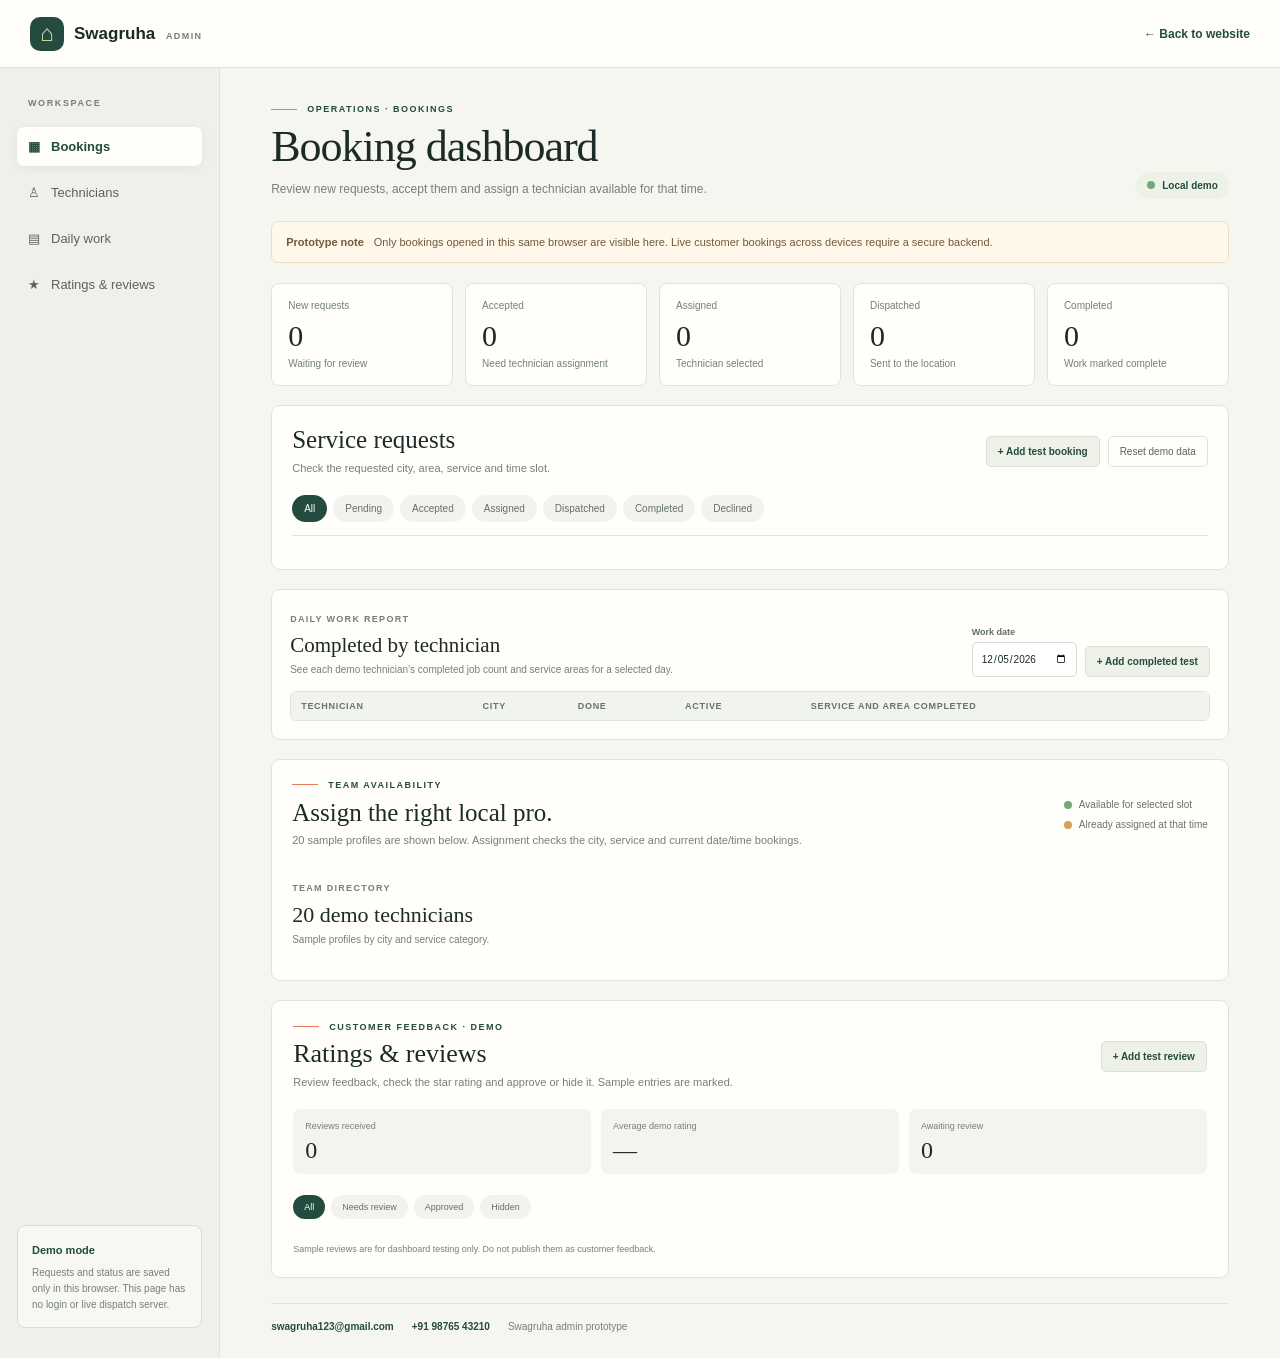
==== commit f5ad6958: "Add files via upload" ====
--- a/admin.html
+++ b/admin.html
@@ -1,18 +1 @@
-<!doctype html>
-<html lang="en">
-<head>
-<meta charset="utf-8"><meta name="viewport" content="width=device-width,initial-scale=1"><meta name="theme-color" content="#f7f5ef">
-<title>Swagruha Admin · Booking dashboard</title><link rel="stylesheet" href="styles.css?v=10"><link rel="stylesheet" href="admin.css?v=3"><script src="admin.js?v=3" defer></script>
-</head>
-<body class="admin-page">
-<header class="admin-top"><a class="admin-brand" href="index.html"><span class="brand-mark">⌂</span><span>Swagruha <small>ADMIN</small></span></a><a class="back-site" href="index.html">← Back to website</a></header>
-<div class="admin-shell"><aside class="admin-sidebar"><div class="sidebar-label">WORKSPACE</div><a class="side-link active" href="#dashboard">▦ <span>Bookings</span></a><a class="side-link" href="#technicians">♙ <span>Technicians</span></a><a class="side-link" href="#reviews">★ <span>Ratings &amp; reviews</span></a><div class="sidebar-note"><b>Demo mode</b><p>Requests and status are saved only in this browser. This page has no login or live dispatch server.</p></div></aside>
-<main class="admin-main" id="dashboard"><div class="admin-heading"><div><div class="eyebrow">Operations · bookings</div><h1>Booking dashboard</h1><p>Review new requests, accept them and assign a technician available for that time.</p></div><span class="demo-pill"><i></i> Local demo</span></div>
-<div class="admin-alert"><b>Prototype note</b><span>Only bookings opened in this same browser are visible here. Live customer bookings across devices require a secure backend.</span></div>
-<section class="admin-kpis" aria-label="Booking counts"><article><span>New requests</span><b id="kpiPending">0</b><small>Waiting for review</small></article><article><span>Accepted</span><b id="kpiAccepted">0</b><small>Need technician assignment</small></article><article><span>Assigned</span><b id="kpiAssigned">0</b><small>Technician selected</small></article><article><span>Dispatched</span><b id="kpiDispatched">0</b><small>Sent to the location</small></article></section>
-<section class="booking-panel"><div class="panel-top"><div><h2>Service requests</h2><p>Check the requested city, area, service and time slot.</p></div><div class="panel-actions"><button id="addTestBooking" class="admin-button secondary" type="button">+ Add test booking</button><button id="resetDemo" class="quiet-button" type="button">Reset demo data</button></div></div><div class="filters" role="tablist" aria-label="Filter bookings"><button class="filter active" data-filter="all" type="button">All</button><button class="filter" data-filter="pending" type="button">New</button><button class="filter" data-filter="accepted" type="button">Accepted</button><button class="filter" data-filter="assigned" type="button">Assigned</button><button class="filter" data-filter="dispatched" type="button">Dispatched</button><button class="filter" data-filter="rejected" type="button">Declined</button></div><div id="bookingList" class="booking-list" aria-live="polite"></div></section>
-<section class="review-admin-panel" id="reviews"><div class="review-panel-head"><div><div class="eyebrow">Customer feedback · demo</div><h2>Ratings &amp; reviews</h2><p>Review feedback, check the star rating and approve or hide it. Sample entries are marked.</p></div><button class="admin-button secondary" id="toggleReviewForm" type="button">+ Add test review</button></div><div class="review-summary"><div><span>Reviews received</span><b id="reviewCount">0</b></div><div><span>Average demo rating</span><b id="reviewAverage">—</b></div><div><span>Awaiting review</span><b id="reviewPendingCount">0</b></div></div><form class="test-review-form" id="testReviewForm" hidden><label>City<select id="testReviewCity" required><option>Visakhapatnam</option><option>Hyderabad</option><option>Brahmapur</option><option>Bhubaneswar</option><option>Indore</option><option>Guntur</option><option>Nashik</option><option>Mumbai</option><option>Bangalore</option><option>Chennai</option><option>Delhi</option><option>Vijayawada</option></select></label><label>Service<select id="testReviewService" required><option value="home_cleaning">Home cleaning</option><option value="plumbing">Plumbing</option><option value="painting">Painting</option><option value="electrician">Electrician</option><option value="cook">Cook</option><option value="ac_servicing">AC servicing</option><option value="car_bike_wash">Car &amp; bike wash</option><option value="dry_cleaning">Dry cleaning</option><option value="home_decor">Home decor</option></select></label><label>Rating<select id="testReviewRating" required><option value="5">5 stars</option><option value="4">4 stars</option><option value="3">3 stars</option><option value="2">2 stars</option><option value="1">1 star</option></select></label><label class="review-comment-label">Test review<textarea id="testReviewComment" rows="2" maxlength="240" required>Sample test review — not real customer feedback.</textarea></label><button class="admin-button" type="submit">Add sample review</button></form><div class="review-filters"><button class="review-filter active" data-review-filter="all" type="button">All</button><button class="review-filter" data-review-filter="pending" type="button">Needs review</button><button class="review-filter" data-review-filter="approved" type="button">Approved</button><button class="review-filter" data-review-filter="hidden" type="button">Hidden</button></div><div id="reviewList" class="review-list-admin" aria-live="polite"></div><p class="review-data-note">Sample reviews are for dashboard testing only. Do not publish them as customer feedback.</p></section>
-<section class="tech-panel" id="technicians"><div><div class="eyebrow">Team availability</div><h2>Assign the right local pro.</h2><p>Technicians are matched by city and service. A person already assigned to the same date and time will not appear as available.</p></div><div class="availability-key"><span><i class="available-dot"></i>Available for selected slot</span><span><i class="busy-dot"></i>Already assigned at that time</span></div></section>
-<footer class="admin-footer"><a href="mailto:swagruha123@gmail.com">swagruha123@gmail.com</a><a href="tel:+919876543210">+91 98765 43210</a><span>Swagruha admin prototype</span></footer>
-</main></div><div id="toast" class="admin-toast" role="status" aria-live="polite"></div>
-</body></html>+<!doctype html><html lang="en"><head><meta charset="utf-8"><meta name="viewport" content="width=device-width,initial-scale=1"><meta http-equiv="refresh" content="0;url=dashboard.html"><title>Opening Swagruha dashboard</title></head><body><p>Opening the dashboard… <a id="dashboardLink" href="dashboard.html">Open dashboard</a></p><script>location.replace('dashboard.html'+location.hash)</script></body></html>
